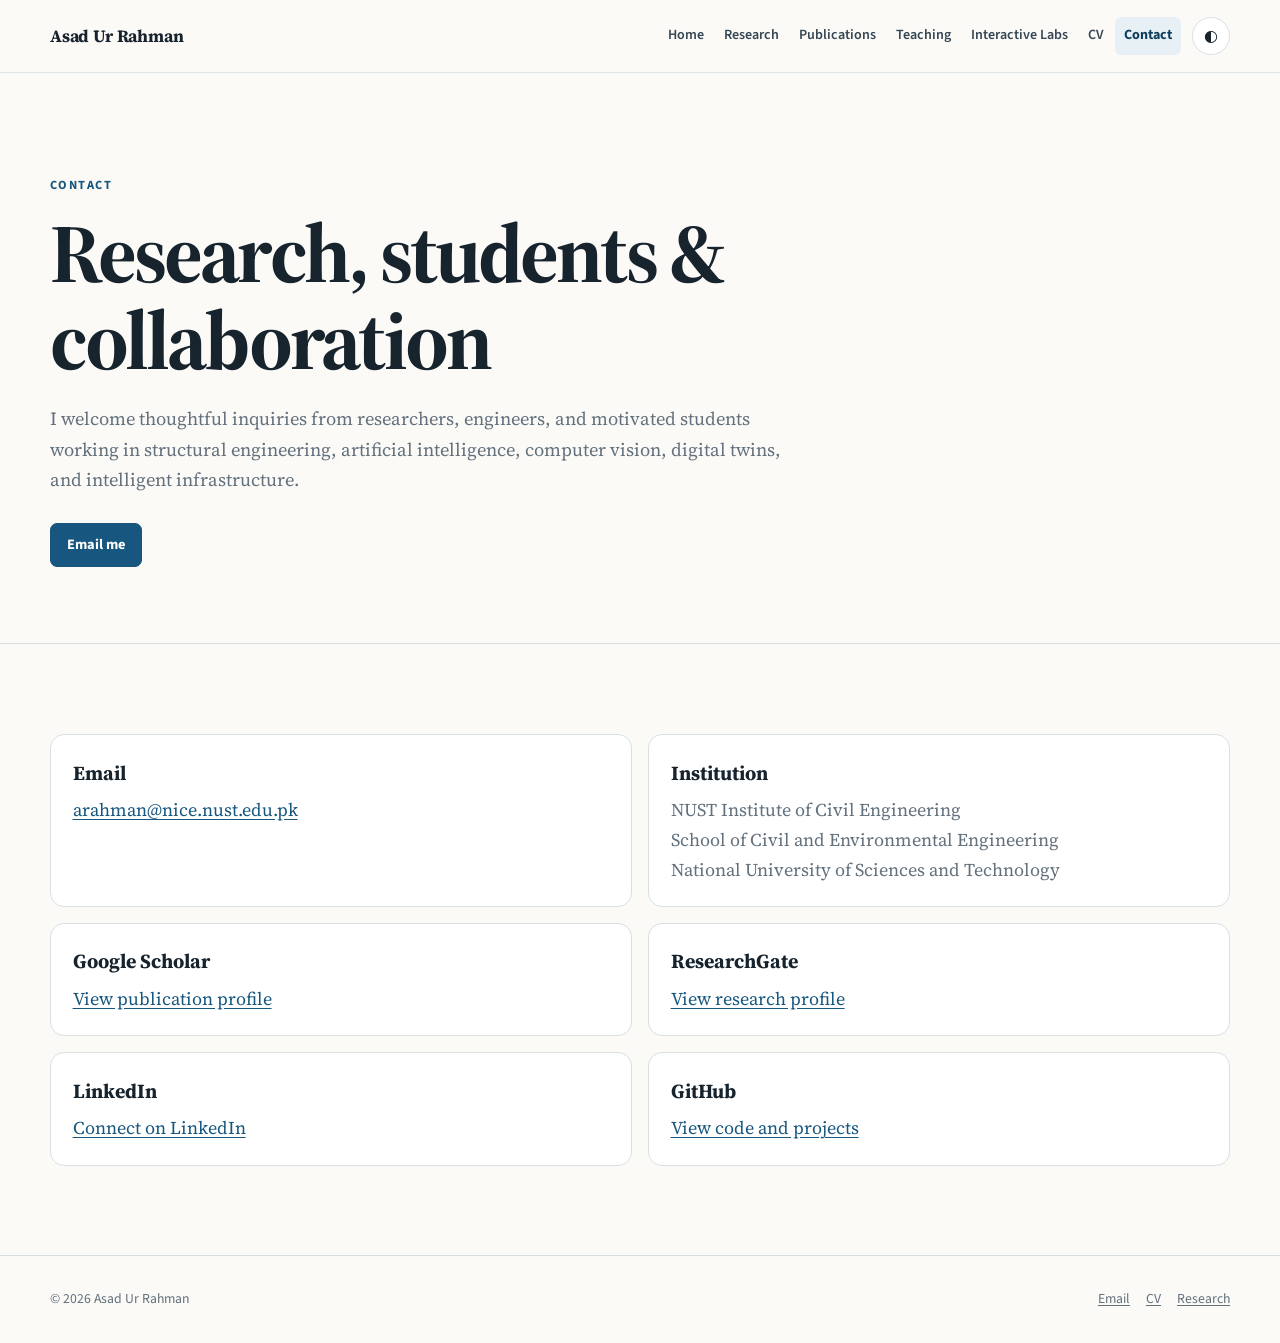
==== contact/index.html @ dbdf1b39 "Redesign site as academic faculty portfolio" ====
<!doctype html>
<html lang="en">
<head>
  <meta charset="utf-8"><meta name="viewport" content="width=device-width, initial-scale=1">
  <title>Contact | Asad Ur Rahman</title>
  <meta name="description" content="Contact Asad Ur Rahman, Assistant Professor at the NUST Institute of Civil Engineering.">
  <link rel="canonical" href="https://asadrahman.org/contact/">
  <meta property="og:title" content="Contact | Asad Ur Rahman"><meta property="og:description" content="Contact and academic profiles for Asad Ur Rahman."><meta property="og:type" content="profile"><meta property="og:url" content="https://asadrahman.org/contact/">
  <link rel="icon" type="image/svg+xml" href="/favicon.svg"><link rel="preconnect" href="https://fonts.googleapis.com"><link rel="preconnect" href="https://fonts.gstatic.com" crossorigin>
  <link href="https://fonts.googleapis.com/css2?family=IBM+Plex+Mono:wght@400;500&amp;family=Source+Sans+3:wght@400;600;700&amp;family=Source+Serif+4:opsz,wght@8..60,400;8..60,600;8..60,700&amp;display=swap" rel="stylesheet">
  <script>document.documentElement.classList.add('js')</script><link rel="stylesheet" href="/styles.css">
</head>
<body>
  <a class="skip-link" href="#main">Skip to main content</a>
  <header class="site-header"><nav class="topnav" aria-label="Main navigation">
    <a class="brand" href="/">Asad Ur Rahman</a><button class="nav-toggle" id="nav-toggle" type="button" aria-expanded="false" aria-controls="nav-panel">Menu</button>
    <div class="nav-panel" id="nav-panel"><div class="nav-links"><a href="/">Home</a><a href="/research/">Research</a><a href="/publications/">Publications</a><a href="/teaching/">Teaching</a><a href="/interactive-labs/">Interactive Labs</a><a href="/cv/">CV</a><a href="/contact/" aria-current="page">Contact</a></div><button class="theme-toggle" id="theme-toggle" type="button" aria-label="Toggle color theme">◐</button></div>
  </nav></header>
  <main id="main">
    <header class="page-header"><div class="page-shell"><p class="eyebrow">Contact</p><h1>Research, students &amp; collaboration</h1><p class="page-intro">I welcome thoughtful inquiries from researchers, engineers, and motivated students working in structural engineering, artificial intelligence, computer vision, digital twins, and intelligent infrastructure.</p><div class="button-row"><a class="button" href="mailto:arahman@nice.nust.edu.pk">Email me</a></div></div></header>
    <section class="section"><div class="section-inner">
      <div class="contact-grid">
        <article class="contact-card"><h2>Email</h2><p><a href="mailto:arahman@nice.nust.edu.pk">arahman@nice.nust.edu.pk</a></p></article>
        <article class="contact-card"><h2>Institution</h2><p>NUST Institute of Civil Engineering<br>School of Civil and Environmental Engineering<br>National University of Sciences and Technology</p></article>
        <article class="contact-card"><h2>Google Scholar</h2><p><a href="https://scholar.google.com/citations?user=kIHIPTcAAAAJ">View publication profile</a></p></article>
        <article class="contact-card"><h2>ResearchGate</h2><p><a href="https://www.researchgate.net/profile/Asad-Rahman-3">View research profile</a></p></article>
        <article class="contact-card"><h2>LinkedIn</h2><p><a href="https://www.linkedin.com/in/asad-ur-rahman-a62989aa/">Connect on LinkedIn</a></p></article>
        <article class="contact-card"><h2>GitHub</h2><p><a href="https://github.com/asadjan1801">View code and projects</a></p></article>
      </div>
    </div></section>
  </main>
  <footer class="site-footer"><div class="site-footer-inner"><span>© <span data-year></span> Asad Ur Rahman</span><div class="footer-links"><a href="mailto:arahman@nice.nust.edu.pk">Email</a><a href="/cv/">CV</a><a href="/research/">Research</a></div></div></footer>
  <script src="/script.js"></script>
</body>
</html>
---- styles.css ----
:root {
  --serif: "Source Serif 4", Georgia, serif;
  --sans: "Source Sans 3", system-ui, sans-serif;
  --mono: "IBM Plex Mono", ui-monospace, monospace;
  --bg: #fbfaf7;
  --surface: #ffffff;
  --surface-soft: #f1f4f5;
  --ink: #17232d;
  --ink-soft: #344553;
  --muted: #63717d;
  --line: #d8e0e4;
  --accent: #17577f;
  --accent-strong: #103e5d;
  --accent-soft: #e7f0f5;
  --success: #2b6b58;
  --shadow: 0 14px 40px rgba(22, 45, 61, 0.08);
  --radius: 14px;
  --page: 1180px;
}
@media (prefers-color-scheme: dark) {
  :root:not([data-theme]) {
    --bg: #11171b; --surface: #182127; --surface-soft: #202b32;
    --ink: #edf3f5; --ink-soft: #c7d2d8; --muted: #9cabb4;
    --line: #33424b; --accent: #86c5e8; --accent-strong: #b6def3;
    --accent-soft: #1d3542; --success: #8bd0b8;
    --shadow: 0 14px 40px rgba(0, 0, 0, 0.22);
  }
}
:root[data-theme="dark"] {
  --bg: #11171b; --surface: #182127; --surface-soft: #202b32;
  --ink: #edf3f5; --ink-soft: #c7d2d8; --muted: #9cabb4;
  --line: #33424b; --accent: #86c5e8; --accent-strong: #b6def3;
  --accent-soft: #1d3542; --success: #8bd0b8;
  --shadow: 0 14px 40px rgba(0, 0, 0, 0.22);
}
:root[data-theme="light"] {
  --bg: #fbfaf7; --surface: #ffffff; --surface-soft: #f1f4f5;
  --ink: #17232d; --ink-soft: #344553; --muted: #63717d;
  --line: #d8e0e4; --accent: #17577f; --accent-strong: #103e5d;
  --accent-soft: #e7f0f5; --success: #2b6b58;
  --shadow: 0 14px 40px rgba(22, 45, 61, 0.08);
}
*, *::before, *::after { box-sizing: border-box; }
html { scroll-behavior: smooth; scroll-padding-top: 6rem; }
body {
  margin: 0; background: var(--bg); color: var(--ink); font-family: var(--serif);
  font-size: 18px; line-height: 1.65; -webkit-font-smoothing: antialiased;
  overflow-wrap: break-word;
}
img { display: block; max-width: 100%; }
a { color: var(--accent); text-underline-offset: 0.16em; }
a:hover { color: var(--accent-strong); }
button, input, textarea { font: inherit; }
:focus-visible { outline: 3px solid var(--accent); outline-offset: 3px; }
.skip-link {
  position: fixed; top: 0.6rem; left: 0.6rem; z-index: 1000; padding: 0.55rem 0.8rem;
  background: var(--ink); color: var(--bg); transform: translateY(-150%);
}
.skip-link:focus { transform: translateY(0); }
.site-header {
  position: sticky; top: 0; z-index: 100;
  border-bottom: 1px solid color-mix(in srgb, var(--line) 80%, transparent);
  background: color-mix(in srgb, var(--bg) 90%, transparent);
  backdrop-filter: blur(14px) saturate(150%); -webkit-backdrop-filter: blur(14px) saturate(150%);
}
.topnav {
  width: min(var(--page), calc(100% - 2rem)); min-height: 72px; margin: 0 auto;
  display: flex; align-items: center; justify-content: space-between; gap: 1.5rem;
  font-family: var(--sans);
}
.brand {
  color: var(--ink); text-decoration: none; font-family: var(--serif); font-size: 1.08rem;
  font-weight: 700; letter-spacing: -0.01em; white-space: nowrap;
}
.nav-panel, .nav-links { display: flex; align-items: center; }
.nav-panel { gap: 0.7rem; }
.nav-links { gap: 0.15rem; }
.nav-links a {
  padding: 0.45rem 0.55rem; border-radius: 6px; color: var(--ink-soft);
  text-decoration: none; font-size: 0.88rem; font-weight: 600;
}
.nav-links a:hover, .nav-links a[aria-current="page"] { background: var(--accent-soft); color: var(--accent-strong); }
.nav-links a[aria-current="page"] { font-weight: 700; }
.nav-toggle, .theme-toggle {
  display: inline-flex; align-items: center; justify-content: center; border: 1px solid var(--line);
  background: var(--surface); color: var(--ink); cursor: pointer;
}
.nav-toggle { display: none; padding: 0.45rem 0.7rem; border-radius: 7px; font-weight: 700; }
.theme-toggle { width: 38px; height: 38px; border-radius: 50%; font-size: 1rem; }
.theme-toggle:hover, .nav-toggle:hover { border-color: var(--accent); color: var(--accent); }
.page-shell, .section-inner, .site-footer-inner { width: min(var(--page), calc(100% - 2.5rem)); margin-inline: auto; }
main { min-height: 70vh; }
.section { padding: clamp(3.5rem, 7vw, 6.5rem) 0; }
.section + .section { border-top: 1px solid var(--line); }
.section-tinted { background: var(--surface-soft); }
.section-heading {
  display: grid; grid-template-columns: minmax(0, 0.7fr) minmax(280px, 1fr);
  gap: 2rem; align-items: end; margin-bottom: 2.25rem;
}
.section-heading h2, .page-header h1, .hero h1 {
  margin: 0; font-family: var(--serif); line-height: 1.05; letter-spacing: -0.035em;
}
.section-heading h2 { font-size: clamp(2rem, 4vw, 3rem); }
.section-heading p { margin: 0; color: var(--muted); max-width: 62ch; }
.eyebrow {
  margin: 0 0 0.85rem; color: var(--accent); font-family: var(--sans); font-size: 0.78rem;
  font-weight: 700; letter-spacing: 0.12em; text-transform: uppercase;
}
.hero { padding: clamp(3.5rem, 8vw, 7rem) 0 clamp(4rem, 9vw, 8rem); }
.hero-grid {
  display: grid; grid-template-columns: minmax(0, 1fr) minmax(250px, 360px);
  gap: clamp(2.5rem, 7vw, 6.5rem); align-items: center;
}
.hero h1 { font-size: clamp(3rem, 7vw, 5.9rem); max-width: 10ch; }
.hero-role {
  margin: 1.25rem 0 0; color: var(--ink-soft); font-family: var(--sans);
  font-size: clamp(1.02rem, 2vw, 1.22rem); line-height: 1.5;
}
.hero-identity {
  margin: 1.8rem 0 0; color: var(--accent-strong); font-size: clamp(1.35rem, 3vw, 2rem);
  font-weight: 600; line-height: 1.25;
}
.hero-statement { max-width: 650px; margin: 1rem 0 0; color: var(--muted); font-size: 1.08rem; }
.hero-actions, .button-row { display: flex; flex-wrap: wrap; gap: 0.75rem; margin-top: 1.7rem; }
.hero-photo-wrap { position: relative; }
.hero-photo-wrap::before {
  content: ""; position: absolute; inset: 12% -10% -8% 18%; border: 1px solid var(--line);
  border-radius: 52% 48% 46% 54%; background: var(--accent-soft);
}
.hero-photo {
  position: relative; width: min(100%, 330px); aspect-ratio: 4 / 5; margin-inline: auto;
  border: 1px solid var(--line); border-radius: 48% 48% 12px 12px; object-fit: cover;
  object-position: center top; box-shadow: var(--shadow);
}
.button {
  display: inline-flex; min-height: 44px; align-items: center; justify-content: center; gap: 0.45rem;
  padding: 0.65rem 1rem; border: 1px solid var(--accent); border-radius: 7px;
  background: var(--accent); color: #fff; font-family: var(--sans); font-size: 0.9rem;
  font-weight: 700; line-height: 1.2; text-decoration: none;
  transition: transform 0.16s ease, background 0.16s ease;
}
.button:hover { transform: translateY(-1px); background: var(--accent-strong); color: #fff; }
.button-secondary { background: transparent; color: var(--accent-strong); }
.button-secondary:hover { background: var(--accent-soft); color: var(--accent-strong); }
.text-link { font-family: var(--sans); font-size: 0.9rem; font-weight: 700; }
.card-grid { display: grid; grid-template-columns: repeat(3, minmax(0, 1fr)); gap: 1.15rem; }
.card-grid.two { grid-template-columns: repeat(2, minmax(0, 1fr)); }
.card {
  display: flex; min-width: 0; flex-direction: column; padding: clamp(1.25rem, 2.5vw, 1.8rem);
  border: 1px solid var(--line); border-radius: var(--radius); background: var(--surface);
  box-shadow: 0 1px 0 rgba(0, 0, 0, 0.02);
}
.card:hover { border-color: color-mix(in srgb, var(--accent) 45%, var(--line)); }
.card h3 { margin: 0.35rem 0 0.65rem; font-size: 1.35rem; line-height: 1.2; }
.card p { margin: 0 0 1rem; color: var(--muted); }
.card .card-footer { margin-top: auto; padding-top: 0.4rem; }
.card-kicker {
  color: var(--accent); font-family: var(--sans); font-size: 0.74rem; font-weight: 700;
  letter-spacing: 0.09em; text-transform: uppercase;
}
.status {
  display: inline-flex; align-self: flex-start; padding: 0.2rem 0.55rem; border-radius: 999px;
  background: var(--accent-soft); color: var(--accent-strong); font-family: var(--sans);
  font-size: 0.72rem; font-weight: 700;
}
.status.ongoing { background: color-mix(in srgb, var(--success) 15%, var(--surface)); color: var(--success); }
.publication-list { margin: 0; padding: 0; list-style: none; counter-reset: publications; }
.publication-list > li {
  counter-increment: publications; position: relative; padding: 1.45rem 0 1.45rem 3.2rem;
  border-top: 1px solid var(--line);
}
.publication-list > li:last-child { border-bottom: 1px solid var(--line); }
.publication-list > li::before {
  content: counter(publications, decimal-leading-zero); position: absolute; top: 1.55rem; left: 0;
  color: var(--muted); font-family: var(--mono); font-size: 0.78rem;
}
.publication-list p { margin: 0.3rem 0; }
.publication-title { color: var(--ink); font-weight: 700; }
.publication-meta { color: var(--muted); font-size: 0.94rem; }
.publication-links { font-family: var(--sans); font-size: 0.85rem; font-weight: 700; }
.cta-panel {
  display: grid; grid-template-columns: 1fr auto; gap: 2rem; align-items: center;
  padding: clamp(1.7rem, 4vw, 3rem); border-radius: var(--radius);
  background: var(--accent-strong); color: #fff;
}
.cta-panel h2 { margin: 0 0 0.5rem; font-size: clamp(1.7rem, 4vw, 2.5rem); }
.cta-panel p { max-width: 720px; margin: 0; color: #e0edf4; }
.cta-panel .button { border-color: #fff; background: #fff; color: #153e57; }
.page-header { padding: clamp(3.5rem, 8vw, 7rem) 0 clamp(2.8rem, 6vw, 5rem); border-bottom: 1px solid var(--line); }
.page-header h1 { max-width: 900px; font-size: clamp(2.8rem, 7vw, 5.2rem); }
.page-intro { max-width: 760px; margin: 1.25rem 0 0; color: var(--muted); font-size: 1.15rem; }
.content-layout {
  display: grid; grid-template-columns: minmax(0, 1fr) minmax(210px, 280px);
  gap: clamp(2rem, 7vw, 6rem); align-items: start;
}
.content { max-width: 780px; }
.content h2 { margin: 2.8rem 0 1rem; font-size: clamp(1.7rem, 3vw, 2.2rem); line-height: 1.2; }
.content h2:first-child { margin-top: 0; }
.content h3 { margin: 1.8rem 0 0.45rem; font-size: 1.3rem; }
.content p, .content li { color: var(--ink-soft); }
.content blockquote { margin: 1.5rem 0; padding-left: 1.2rem; border-left: 3px solid var(--accent); color: var(--ink-soft); }
.sidebar {
  position: sticky; top: 6rem; padding: 1.25rem; border: 1px solid var(--line);
  border-radius: var(--radius); background: var(--surface);
}
.sidebar h2 { margin: 0 0 0.7rem; font-size: 1rem; font-family: var(--sans); }
.sidebar ul { margin: 0; padding: 0; list-style: none; }
.sidebar li + li { margin-top: 0.4rem; }
.sidebar a { font-family: var(--sans); font-size: 0.9rem; }
.project-detail { padding: 2rem 0; border-top: 1px solid var(--line); }
.project-detail:first-of-type { border-top: 0; padding-top: 0; }
.project-detail h2 { margin: 0 0 0.65rem; }
.project-detail .status { margin-bottom: 0.8rem; }
.tag-list { display: flex; flex-wrap: wrap; gap: 0.45rem; margin: 1rem 0; padding: 0; list-style: none; }
.tag-list li { padding: 0.2rem 0.55rem; border: 1px solid var(--line); border-radius: 999px; color: var(--muted); font-family: var(--sans); font-size: 0.78rem; }
.course-code { color: var(--accent); font-family: var(--mono); font-size: 0.85rem; font-weight: 500; }
.resource-note { padding: 1rem 1.1rem; border-left: 3px solid var(--accent); background: var(--accent-soft); color: var(--ink-soft); }
.feature-list { display: grid; grid-template-columns: repeat(2, minmax(0, 1fr)); gap: 0.8rem 1.5rem; padding: 0; list-style: none; }
.feature-list li { position: relative; padding-left: 1.25rem; }
.feature-list li::before { content: "—"; position: absolute; left: 0; color: var(--accent); }
.timeline { margin: 0; }
.timeline-item { display: grid; grid-template-columns: 8rem minmax(0, 1fr); gap: 1.5rem; padding: 1.25rem 0; border-top: 1px solid var(--line); }
.timeline-item:last-child { border-bottom: 1px solid var(--line); }
.timeline-date { color: var(--muted); font-family: var(--sans); font-size: 0.86rem; }
.timeline-item h3 { margin: 0; font-size: 1.16rem; }
.timeline-item p { margin: 0.2rem 0 0; }
.contact-grid { display: grid; grid-template-columns: repeat(2, minmax(0, 1fr)); gap: 1rem; }
.contact-card { padding: 1.35rem; border: 1px solid var(--line); border-radius: var(--radius); background: var(--surface); }
.contact-card h2 { margin: 0 0 0.35rem; font-size: 1.25rem; }
.contact-card p { margin: 0; color: var(--muted); }
.site-footer { border-top: 1px solid var(--line); padding: 2rem 0; font-family: var(--sans); font-size: 0.86rem; color: var(--muted); }
.site-footer-inner { display: flex; justify-content: space-between; gap: 1rem; align-items: center; }
.footer-links { display: flex; flex-wrap: wrap; gap: 1rem; }
.footer-links a { color: var(--muted); }
@media (max-width: 1050px) {
  .topnav { width: min(var(--page), calc(100% - 1.5rem)); }
  .nav-panel { gap: 0.35rem; }
  .nav-links a { padding-inline: 0.38rem; font-size: 0.82rem; }
}
@media (max-width: 880px) {
  .nav-toggle { display: inline-flex; margin-left: auto; }
  .nav-panel {
    position: absolute; top: calc(100% + 1px); right: 0; left: 0; display: grid;
    grid-template-columns: 1fr auto; gap: 0.75rem; padding: 0.8rem 1rem;
    border-bottom: 1px solid var(--line); background: var(--bg); box-shadow: var(--shadow);
  }
  .js .nav-panel[hidden] { display: none; }
  .nav-links { grid-column: 1 / -1; display: grid; grid-template-columns: repeat(2, 1fr); order: 2; }
  .nav-links a { padding: 0.6rem; }
  .theme-toggle { justify-self: end; }
  .hero-grid { grid-template-columns: minmax(0, 1fr) 230px; }
  .card-grid { grid-template-columns: repeat(2, minmax(0, 1fr)); }
  .card-grid > :last-child:nth-child(odd) { grid-column: 1 / -1; }
  .content-layout { grid-template-columns: 1fr; }
  .sidebar { position: static; order: -1; }
}
@media (max-width: 680px) {
  body { font-size: 17px; }
  .page-shell, .section-inner, .site-footer-inner { width: min(100% - 2rem, var(--page)); }
  .hero-grid { grid-template-columns: 1fr; }
  .hero h1 { max-width: 12ch; }
  .hero-photo-wrap { max-width: 250px; margin: 1rem auto 0; }
  .section-heading { grid-template-columns: 1fr; gap: 0.8rem; }
  .card-grid, .card-grid.two, .contact-grid { grid-template-columns: 1fr; }
  .card-grid > :last-child:nth-child(odd) { grid-column: auto; }
  .cta-panel { grid-template-columns: 1fr; }
  .feature-list { grid-template-columns: 1fr; }
  .timeline-item { grid-template-columns: 1fr; gap: 0.35rem; }
  .site-footer-inner { align-items: flex-start; flex-direction: column; }
}
@media (max-width: 420px) {
  .brand { font-size: 0.98rem; }
  .nav-toggle { font-size: 0.88rem; }
  .nav-links { grid-template-columns: 1fr; }
  .hero-actions .button, .button-row .button { width: 100%; }
  .publication-list > li { padding-left: 2.3rem; }
}
@media (prefers-reduced-motion: reduce) {
  html { scroll-behavior: auto; }
  *, *::before, *::after { transition-duration: 0.01ms !important; }
}
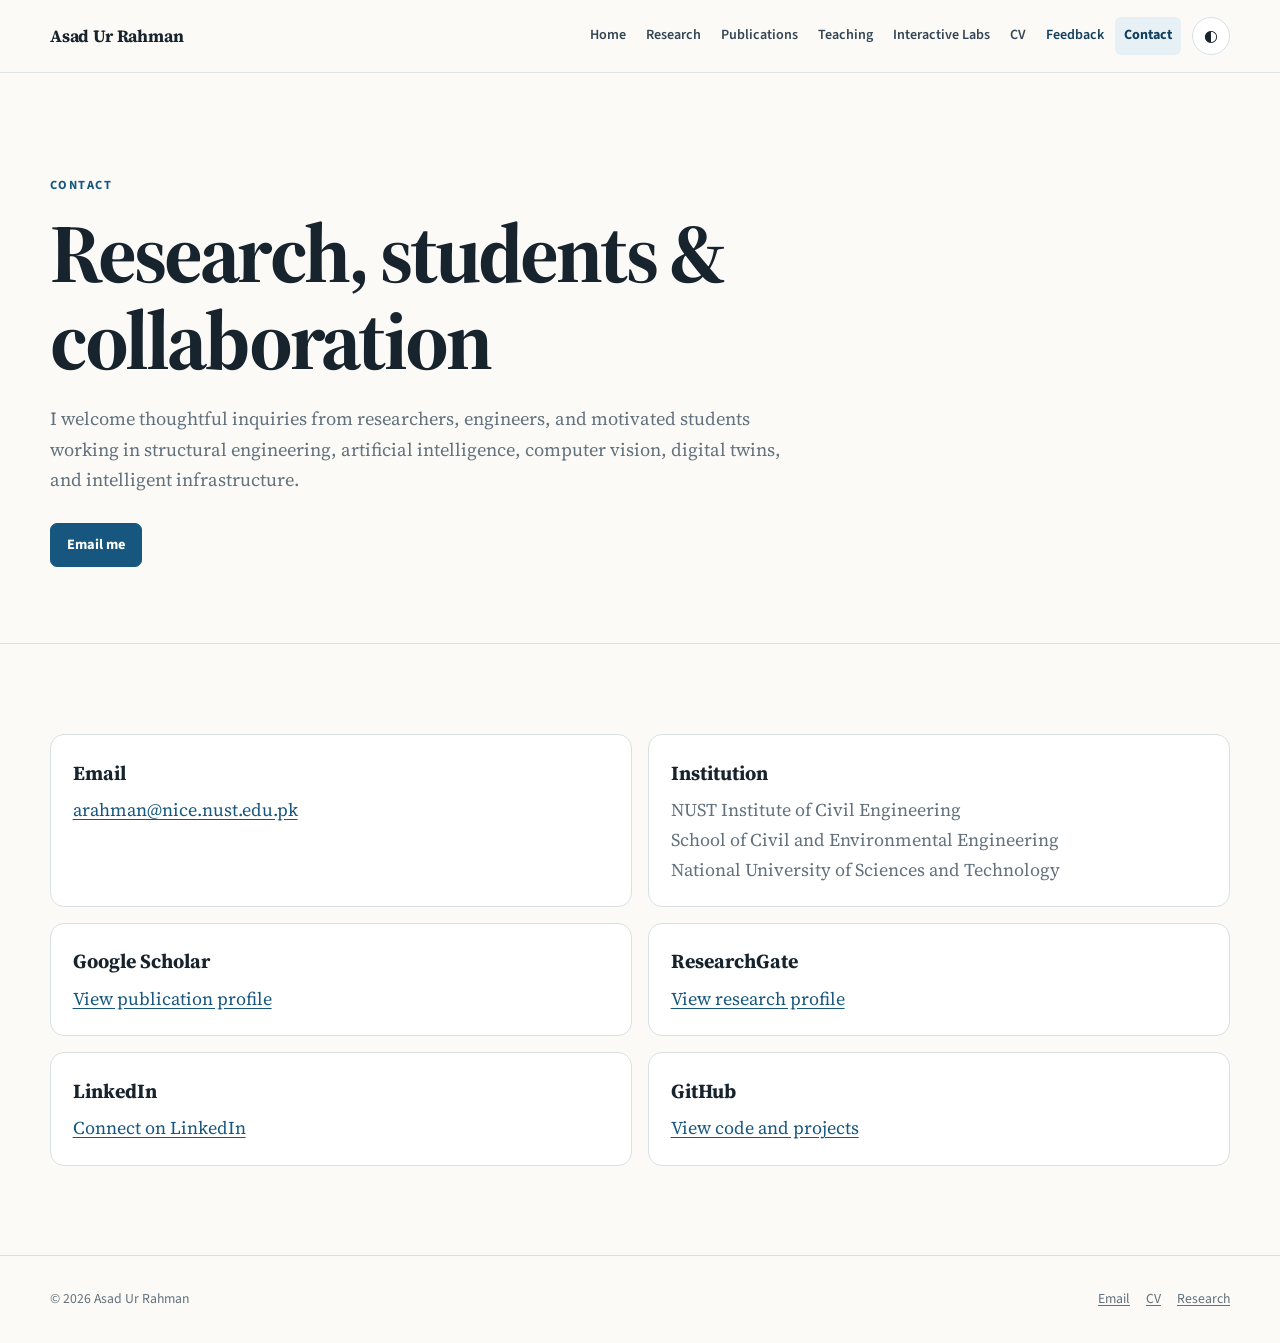
==== commit fd39cc7e: "Add anonymous feedback and expand dynamics lab" ====
--- a/contact/index.html
+++ b/contact/index.html
@@ -14,7 +14,7 @@
   <a class="skip-link" href="#main">Skip to main content</a>
   <header class="site-header"><nav class="topnav" aria-label="Main navigation">
     <a class="brand" href="/">Asad Ur Rahman</a><button class="nav-toggle" id="nav-toggle" type="button" aria-expanded="false" aria-controls="nav-panel">Menu</button>
-    <div class="nav-panel" id="nav-panel"><div class="nav-links"><a href="/">Home</a><a href="/research/">Research</a><a href="/publications/">Publications</a><a href="/teaching/">Teaching</a><a href="/interactive-labs/">Interactive Labs</a><a href="/cv/">CV</a><a href="/contact/" aria-current="page">Contact</a></div><button class="theme-toggle" id="theme-toggle" type="button" aria-label="Toggle color theme">◐</button></div>
+    <div class="nav-panel" id="nav-panel"><div class="nav-links"><a href="/">Home</a><a href="/research/">Research</a><a href="/publications/">Publications</a><a href="/teaching/">Teaching</a><a href="/interactive-labs/">Interactive Labs</a><a href="/cv/">CV</a><a class="nav-feedback" href="/feedback/">Feedback</a><a href="/contact/" aria-current="page">Contact</a></div><button class="theme-toggle" id="theme-toggle" type="button" aria-label="Toggle color theme">◐</button></div>
   </nav></header>
   <main id="main">
     <header class="page-header"><div class="page-shell"><p class="eyebrow">Contact</p><h1>Research, students &amp; collaboration</h1><p class="page-intro">I welcome thoughtful inquiries from researchers, engineers, and motivated students working in structural engineering, artificial intelligence, computer vision, digital twins, and intelligent infrastructure.</p><div class="button-row"><a class="button" href="mailto:arahman@nice.nust.edu.pk">Email me</a></div></div></header>
--- a/styles.css
+++ b/styles.css
@@ -50,8 +50,12 @@
 img { display: block; max-width: 100%; }
 a { color: var(--accent); text-underline-offset: 0.16em; }
 a:hover { color: var(--accent-strong); }
-button, input, textarea { font: inherit; }
+button, input, textarea, select { font: inherit; }
 :focus-visible { outline: 3px solid var(--accent); outline-offset: 3px; }
+.sr-only {
+  position: absolute; width: 1px; height: 1px; padding: 0; margin: -1px;
+  overflow: hidden; clip: rect(0, 0, 0, 0); white-space: nowrap; border: 0;
+}
 .skip-link {
   position: fixed; top: 0.6rem; left: 0.6rem; z-index: 1000; padding: 0.55rem 0.8rem;
   background: var(--ink); color: var(--bg); transform: translateY(-150%);
@@ -81,6 +85,7 @@
 }
 .nav-links a:hover, .nav-links a[aria-current="page"] { background: var(--accent-soft); color: var(--accent-strong); }
 .nav-links a[aria-current="page"] { font-weight: 700; }
+.nav-links a.nav-feedback { color: var(--accent-strong); }
 .nav-toggle, .theme-toggle {
   display: inline-flex; align-items: center; justify-content: center; border: 1px solid var(--line);
   background: var(--surface); color: var(--ink); cursor: pointer;
@@ -122,15 +127,14 @@
 }
 .hero-statement { max-width: 650px; margin: 1rem 0 0; color: var(--muted); font-size: 1.08rem; }
 .hero-actions, .button-row { display: flex; flex-wrap: wrap; gap: 0.75rem; margin-top: 1.7rem; }
-.hero-photo-wrap { position: relative; }
+.hero-photo-wrap { position: relative; width: min(100%, 320px); margin-inline: auto; }
 .hero-photo-wrap::before {
-  content: ""; position: absolute; inset: 12% -10% -8% 18%; border: 1px solid var(--line);
-  border-radius: 52% 48% 46% 54%; background: var(--accent-soft);
+  content: ""; position: absolute; inset: 1rem -1rem -1rem 1rem; border: 1px solid var(--line);
+  border-radius: 24px; background: var(--accent-soft);
 }
 .hero-photo {
-  position: relative; width: min(100%, 330px); aspect-ratio: 4 / 5; margin-inline: auto;
-  border: 1px solid var(--line); border-radius: 48% 48% 12px 12px; object-fit: cover;
-  object-position: center top; box-shadow: var(--shadow);
+  position: relative; display: block; width: 100%; height: auto;
+  border: 1px solid var(--line); border-radius: 20px; box-shadow: var(--shadow);
 }
 .button {
   display: inline-flex; min-height: 44px; align-items: center; justify-content: center; gap: 0.45rem;
@@ -140,6 +144,7 @@
   transition: transform 0.16s ease, background 0.16s ease;
 }
 .button:hover { transform: translateY(-1px); background: var(--accent-strong); color: #fff; }
+.button:disabled { cursor: not-allowed; opacity: 0.58; transform: none; }
 .button-secondary { background: transparent; color: var(--accent-strong); }
 .button-secondary:hover { background: var(--accent-soft); color: var(--accent-strong); }
 .text-link { font-family: var(--sans); font-size: 0.9rem; font-weight: 700; }
@@ -228,6 +233,95 @@
 .contact-card { padding: 1.35rem; border: 1px solid var(--line); border-radius: var(--radius); background: var(--surface); }
 .contact-card h2 { margin: 0 0 0.35rem; font-size: 1.25rem; }
 .contact-card p { margin: 0; color: var(--muted); }
+.feedback-header { padding-bottom: clamp(3rem, 6vw, 5.5rem); }
+.feedback-intro-grid {
+  display: grid; grid-template-columns: minmax(0, 1fr) minmax(300px, 390px);
+  gap: clamp(2rem, 7vw, 6rem); align-items: center;
+}
+.privacy-summary {
+  padding: clamp(1.25rem, 3vw, 1.8rem); border: 1px solid var(--line);
+  border-radius: var(--radius); background: var(--surface); box-shadow: var(--shadow);
+}
+.privacy-summary h2 { margin: 0 0 0.85rem; font-size: 1.25rem; }
+.privacy-summary ul { margin: 0; padding: 0; list-style: none; }
+.privacy-summary li { position: relative; padding-left: 1.55rem; color: var(--ink-soft); font-size: 0.94rem; }
+.privacy-summary li + li { margin-top: 0.65rem; }
+.privacy-summary li::before {
+  content: "✓"; position: absolute; left: 0; top: 0; color: var(--success);
+  font-family: var(--sans); font-weight: 700;
+}
+.feedback-section { background: var(--surface-soft); }
+.feedback-layout {
+  display: grid; grid-template-columns: minmax(0, 1fr) minmax(280px, 350px);
+  gap: clamp(1.5rem, 5vw, 4.5rem); align-items: start;
+}
+.feedback-form-panel {
+  padding: clamp(1.35rem, 4vw, 2.5rem); border: 1px solid var(--line);
+  border-radius: var(--radius); background: var(--surface); box-shadow: var(--shadow);
+}
+.feedback-form-heading { margin-bottom: 2rem; }
+.feedback-form-heading h2 { margin: 0; font-size: clamp(1.8rem, 4vw, 2.5rem); line-height: 1.15; }
+.feedback-form-heading > p:last-child { margin: 0.7rem 0 0; color: var(--muted); }
+.feedback-form { display: grid; grid-template-columns: repeat(2, minmax(0, 1fr)); gap: 1.25rem; }
+.form-field { min-width: 0; }
+.form-field-wide, .verification-block, .form-actions { grid-column: 1 / -1; }
+.form-field label, .label-row label {
+  display: block; margin-bottom: 0.4rem; color: var(--ink); font-family: var(--sans);
+  font-size: 0.9rem; font-weight: 700;
+}
+.field-optional {
+  margin-left: 0.35rem; color: var(--muted); font-size: 0.75rem; font-weight: 600;
+  text-transform: uppercase; letter-spacing: 0.06em;
+}
+.label-row { display: flex; justify-content: space-between; gap: 1rem; align-items: baseline; }
+.character-count { color: var(--muted); font-family: var(--mono); font-size: 0.74rem; }
+.form-field select, .form-field textarea, .form-field input {
+  width: 100%; border: 1px solid var(--line); border-radius: 8px;
+  background: var(--bg); color: var(--ink); font-family: var(--sans); font-size: 0.96rem;
+}
+.form-field select, .form-field input { min-height: 48px; padding: 0.65rem 0.75rem; }
+.form-field textarea { min-height: 190px; padding: 0.8rem 0.9rem; line-height: 1.55; resize: vertical; }
+.form-field select:hover, .form-field textarea:hover, .form-field input:hover { border-color: var(--muted); }
+.form-field select:focus, .form-field textarea:focus, .form-field input:focus { border-color: var(--accent); }
+.form-field textarea::placeholder { color: var(--muted); opacity: 0.85; }
+.field-help { margin: 0.45rem 0 0; color: var(--muted); font-family: var(--sans); font-size: 0.8rem; }
+.honeypot-field { position: absolute; left: -10000px; width: 1px; height: 1px; overflow: hidden; }
+.verification-block {
+  min-height: 98px; padding: 1rem; border: 1px dashed var(--line);
+  border-radius: 8px; background: var(--bg);
+}
+.form-actions { display: flex; flex-wrap: wrap; gap: 0.9rem 1.1rem; align-items: center; }
+.submit-privacy { color: var(--muted); font-family: var(--sans); font-size: 0.82rem; }
+.form-status {
+  display: none; margin-top: 1.25rem; padding: 0.9rem 1rem; border: 1px solid transparent;
+  border-radius: 8px; font-family: var(--sans); font-size: 0.93rem;
+}
+.form-status.is-visible { display: block; }
+.form-status-success {
+  border-color: color-mix(in srgb, var(--success) 40%, var(--line));
+  background: color-mix(in srgb, var(--success) 10%, var(--surface)); color: var(--success);
+}
+.form-status-error {
+  border-color: color-mix(in srgb, #b6423c 45%, var(--line));
+  background: color-mix(in srgb, #b6423c 9%, var(--surface)); color: var(--ink);
+}
+.form-notice { padding: 0.8rem 1rem; border-radius: 8px; font-family: var(--sans); }
+.form-notice-error { border: 1px solid #b6423c; background: color-mix(in srgb, #b6423c 9%, var(--surface)); }
+.feedback-guidance {
+  position: sticky; top: 6rem; padding: clamp(1.25rem, 3vw, 1.7rem);
+  border: 1px solid var(--line); border-radius: var(--radius); background: var(--surface);
+}
+.feedback-guidance > h2 { margin: 0 0 1.1rem; font-size: 1.45rem; }
+.feedback-guidance dl { margin: 0; }
+.feedback-guidance dl > div { padding: 0.9rem 0; border-top: 1px solid var(--line); }
+.feedback-guidance dt { color: var(--accent-strong); font-family: var(--sans); font-size: 0.88rem; font-weight: 700; }
+.feedback-guidance dd { margin: 0.25rem 0 0; color: var(--muted); font-size: 0.9rem; }
+.feedback-note { margin-top: 1.2rem; font-size: 0.9rem; }
+.feedback-note strong { font-family: var(--sans); font-size: 0.88rem; }
+.feedback-note p { margin: 0.35rem 0 0; }
+.privacy-details { margin-top: 1rem; border-top: 1px solid var(--line); padding-top: 1rem; }
+.privacy-details summary { color: var(--accent); cursor: pointer; font-family: var(--sans); font-size: 0.88rem; font-weight: 700; }
+.privacy-details p { margin: 0.7rem 0 0; color: var(--muted); font-size: 0.86rem; }
 .site-footer { border-top: 1px solid var(--line); padding: 2rem 0; font-family: var(--sans); font-size: 0.86rem; color: var(--muted); }
 .site-footer-inner { display: flex; justify-content: space-between; gap: 1rem; align-items: center; }
 .footer-links { display: flex; flex-wrap: wrap; gap: 1rem; }
@@ -253,6 +347,8 @@
   .card-grid > :last-child:nth-child(odd) { grid-column: 1 / -1; }
   .content-layout { grid-template-columns: 1fr; }
   .sidebar { position: static; order: -1; }
+  .feedback-layout { grid-template-columns: 1fr; }
+  .feedback-guidance { position: static; }
 }
 @media (max-width: 680px) {
   body { font-size: 17px; }
@@ -262,6 +358,8 @@
   .hero-photo-wrap { max-width: 250px; margin: 1rem auto 0; }
   .section-heading { grid-template-columns: 1fr; gap: 0.8rem; }
   .card-grid, .card-grid.two, .contact-grid { grid-template-columns: 1fr; }
+  .feedback-intro-grid, .feedback-form { grid-template-columns: 1fr; }
+  .form-field-wide, .verification-block, .form-actions { grid-column: auto; }
   .card-grid > :last-child:nth-child(odd) { grid-column: auto; }
   .cta-panel { grid-template-columns: 1fr; }
   .feature-list { grid-template-columns: 1fr; }
